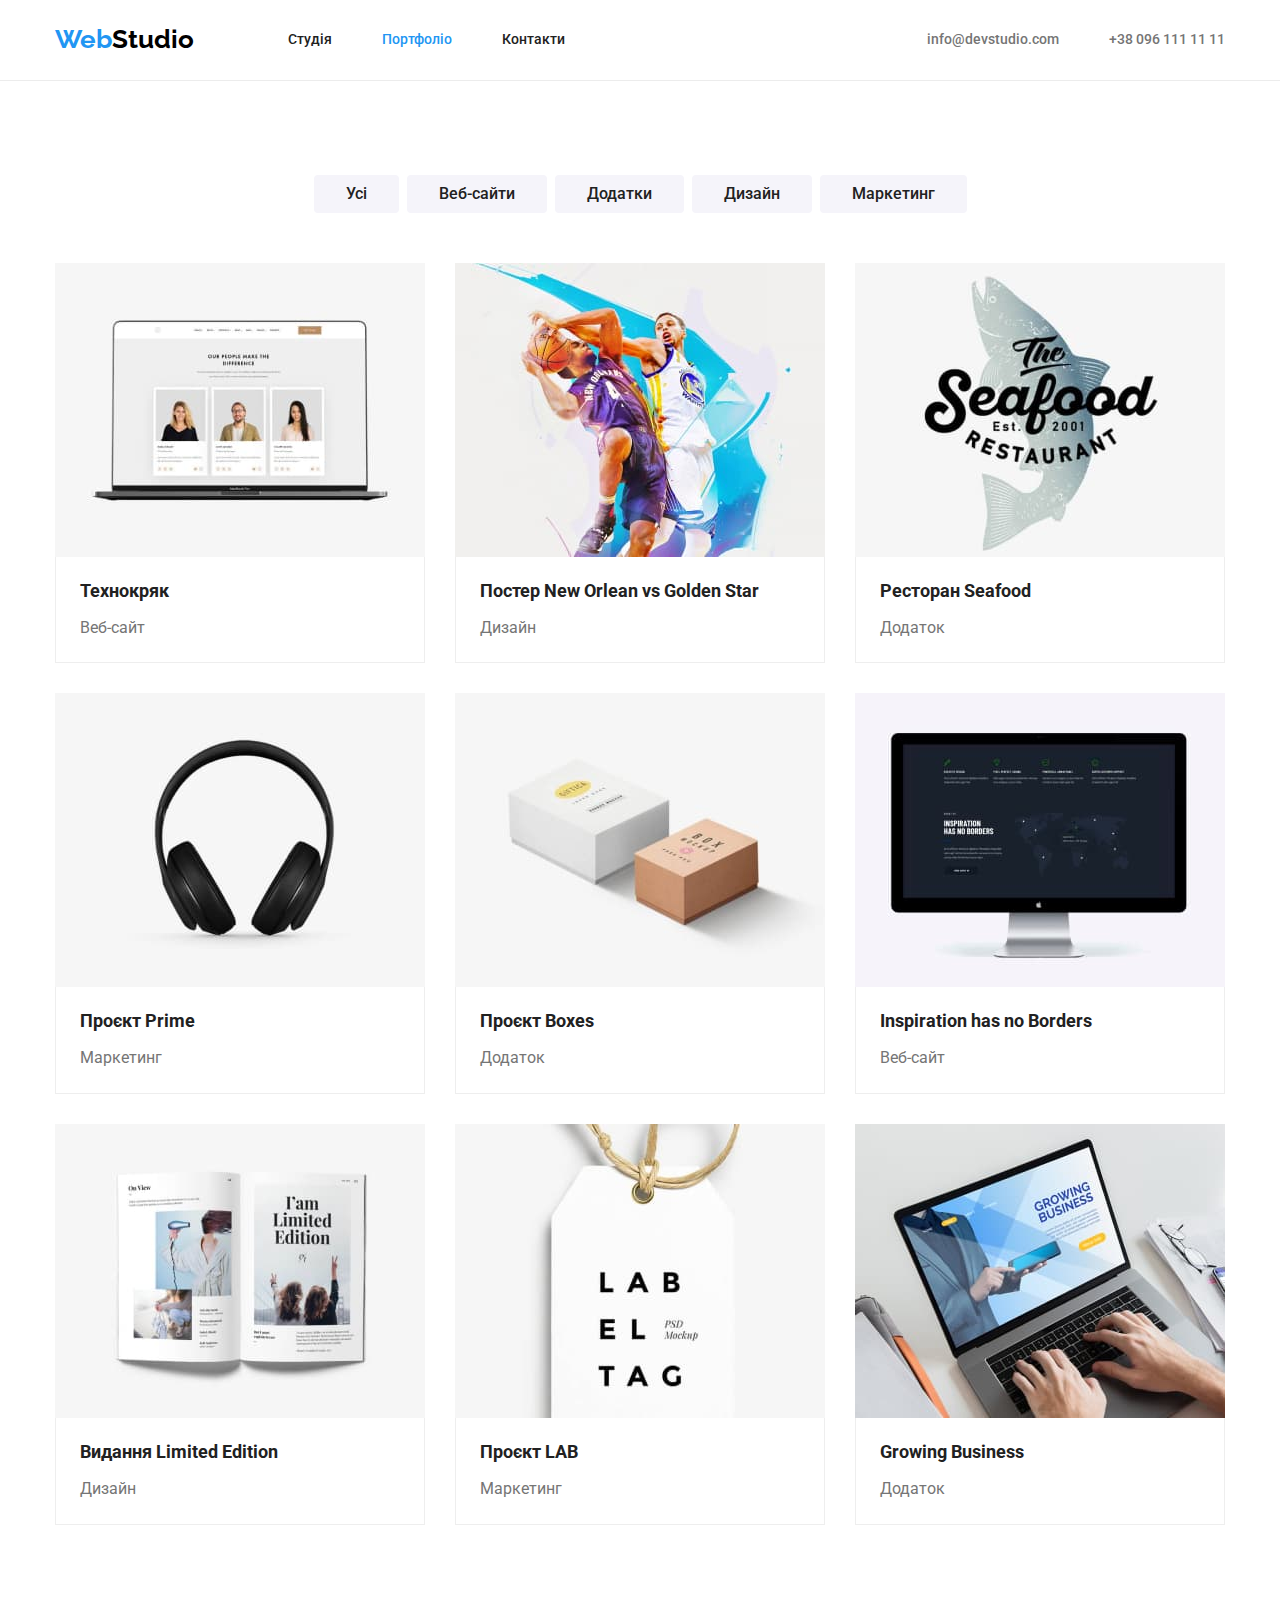
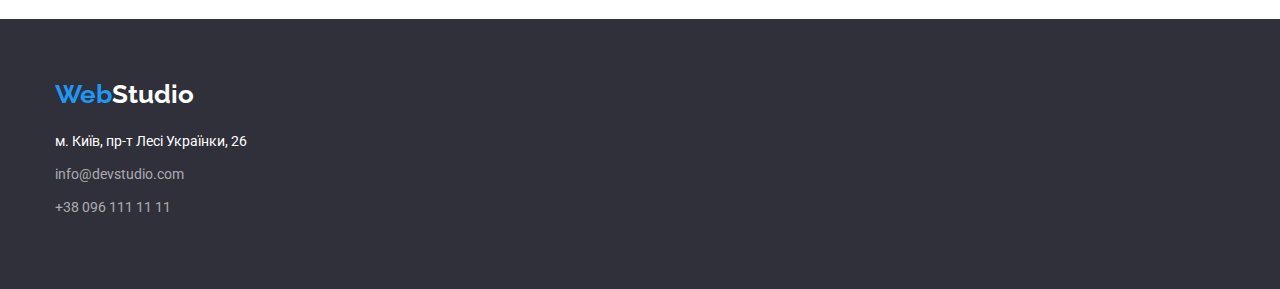
==== portfolio.html @ 1b8764c2 "add files" ====
<!DOCTYPE html>
<html lang="en">
  <head>
    <meta charset="UTF-8" />
    <meta http-equiv="X-UA-Compatible" content="IE=edge" />
    <meta name="viewport" content="width=device-width, initial-scale=1.0" />
    <title>Портфолио</title>
    <link rel="preconnect" href="https://fonts.googleapis.com" />
    <link rel="preconnect" href="https://fonts.gstatic.com" crossorigin />
    <link
      href="https://fonts.googleapis.com/css2?family=Raleway:wght@700&family=Roboto:wght@400;500;700;900&display=swap"
      rel="stylesheet"
    />
    <link
      rel="stylesheet"
      href="https://cdnjs.cloudflare.com/ajax/libs/modern-normalize/1.1.0/modern-normalize.min.css"
    />
    <link rel="stylesheet" href="./css/styles.css" />
  </head>

  <body>
    <!-- Add header -->
    <header class="header-border">
      <div class="conteiner main-nav">
        <nav class="main-nav">
          <a href="index.html" class="logo"><span>Web</span>Studio</a>
          <ul class="site-nav nav-item list indent">
            <li class="item"><a href="index.html" class="nav-link">Студія</a></li>
            <li class="item"><a href="portfolio.html" class="nav-link current">Портфоліо</a></li>
            <li class="item"><a href="" class="nav-link">Контакти</a></li>
          </ul>
        </nav>
        <ul class="auth-nav site-nav list indent">
          <li class="item">
            <a href="#mailto:info@devstudio.com" class="nav-link contacts-header"
              >info@devstudio.com</a
            >
          </li>
          <li class="item">
            <a href="#tel:+380961111111" class="nav-link contacts-header">+38 096 111 11 11</a>
          </li>
        </ul>
      </div>
    </header>
    <main>
      <!-- Add section -->
      <section class="cards">
        <div class="conteiner">
          <ul class="btn-text auth-btn about-cards">
            <li class="inted-btn"><button type="button" class="btn-filter">Усі</button></li>
            <li class="inted-btn"><button type="button" class="btn-filter">Веб-сайти</button></li>
            <li class="inted-btn"><button type="button" class="btn-filter">Додатки</button></li>
            <li class="inted-btn"><button type="button" class="btn-filter">Дизайн</button></li>
            <li class="inted-btn"><button type="button" class="btn-filter">Маркетинг</button></li>
          </ul>
          <h2 hidden>portfolio</h2>
          <ul class="list about-cards">
            <li class="cards-flex">
              <img src="./images/portfolio/technoquack.jpg" alt="Технокряк" />
              <div class="container-cards">
                <h3 class="cards-title">Технокряк</h3>
                <p class="cards-text">Веб-сайт</p>
              </div>
            </li>
            <li class="cards-flex">
              <img src="./images/portfolio/poster.jpg" alt="Постер New Orlean vs Golden Star" />
              <div class="container-cards">
                <h3 class="cards-title">Постер New Orlean vs Golden Star</h3>
                <p class="cards-text">Дизайн</p>
              </div>
            </li>
            <li class="cards-flex">
              <img src="./images/portfolio/seafood.jpg" alt="Ресторан Seafood" />
              <div class="container-cards">
                <h3 class="cards-title">Ресторан Seafood</h3>
                <p class="cards-text">Додаток</p>
              </div>
            </li>
            <li class="cards-flex">
              <img src="./images/portfolio/project-prime.jpg" alt="Проєкт Prime" width="370" />
              <div class="container-cards">
                <h3 class="cards-title">Проєкт Prime</h3>
                <p class="cards-text">Маркетинг</p>
              </div>
            </li>
            <li class="cards-flex">
              <img src="./images/portfolio/boxes.jpg" alt="Проєкт Boxes" width="370" />
              <div class="container-cards">
                <h3 class="cards-title">Проєкт Boxes</h3>
                <p class="cards-text">Додаток</p>
              </div>
            </li>
            <li class="cards-flex">
              <img
                src="./images/portfolio/borders.jpg"
                alt="Inspiration has no Borders"
                width="370"
              />
              <div class="container-cards">
                <h3 class="cards-title">Inspiration has no Borders</h3>
                <p class="cards-text">Веб-сайт</p>
              </div>
            </li>
            <li class="cards-flex">
              <img src="./images/portfolio/book.jpg" alt="Видання Limited Edition" width="370" />
              <div class="container-cards">
                <h3 class="cards-title">Видання Limited Edition</h3>
                <p class="cards-text">Дизайн</p>
              </div>
            </li>
            <li class="cards-flex">
              <img src="./images/portfolio/label.jpg" alt="Проєкт LAB" width="370" />
              <div class="container-cards">
                <h3 class="cards-title">Проєкт LAB</h3>
                <p class="cards-text">Маркетинг</p>
              </div>
            </li>
            <li class="cards-flex">
              <img src="./images/portfolio/notebook.jpg" alt="Growing Business" width="370" />
              <div class="container-cards">
                <h3 class="cards-title">Growing Business</h3>
                <p class="cards-text">Додаток</p>
              </div>
            </li>
          </ul>
        </div>
      </section>
    </main>
    <footer class="footer-item">
      <div class="conteiner footer-padding">
        <a href="index.html" class="logo logo-footer logo-top"><span>Web</span>Studio</a>
        <!-- Додала rel=noopener nofollow noreferrer; Обернула в список -->
        <address>
          <ul class="list footer-flex">
            <li class="footer-link">
              <a
                href="https://goo.gl/maps/oDGecrBfa1tS1iLr5"
                target="_blank"
                rel="noopener nofollow noreferrer"
                class="address-list"
              >
                м. Київ, пр-т Лесі Українки, 26</a
              >
            </li>
            <li class="footer-link">
              <a
                id="mailto:info@devstudio.com"
                href="mailto:info@devstudio.com"
                class="address-list contacts"
              >
                info@devstudio.com</a
              >
            </li>
            <li class="footer-link">
              <a id="tel:+380961111111" href="tel:+380961111111" class="address-list contacts">
                +38 096 111 11 11</a
              >
            </li>
          </ul>
        </address>
      </div>
    </footer>
  </body>
</html>
---- css/styles.css ----
body {
  font-family: 'Roboto', sans-serif;
  font-size: 16px;
  color: #212121;
}

:root {
  --transitional-text-color: #2196f3;
  --title-text-color: #212121;
  --logo-text-color: #000000;
  --grey-text-color: #757575;
  --btn-background-filter: #f5f4fa;
  --btn-white-color: #ffffff;
  --color-fon-site: #2f303a;
  --rgba-text-color: rgba(255, 255, 255, 0.6);
  --bgc-border-portfolio: #eeeeee;
}

h1,
h2,
h3,
p,
ul {
  margin: 0;
}

img {
  display: block;
}

.conteiner {
  margin: 0 auto;
  margin-left: auto;
  margin-right: auto;
  width: 1200px;
  padding-left: 15px;
  padding-right: 15px;
}

.header-border {
  border-bottom-width: 1px;
  border-bottom-style: solid;
  border-color: #ececec;
}

.logo {
  text-decoration: none;
  font-family: 'Raleway', sans-serif;
  font-weight: 700;
  font-size: 26px;
  line-height: 1.2;
  color: var(--logo-text-color);
}

.logo span {
  color: var(--transitional-text-color);
}

.list {
  padding: 0;
  margin: 0;
  list-style: none;
}

/* Site nav */
.main-nav {
  display: flex;
  align-items: center;
}

.site-nav .nav-link {
  text-decoration: none;
}

.site-nav {
  display: flex;
}

.indent {
  margin-left: 94px;
}

.nav-item .item + .item {
  margin-left: 50px;
}

.nav-link {
  display: block;
  color: var(--title-text-color);
  font-weight: 500;
  font-size: 14px;
  line-height: 1.14;
  padding-top: 32px;
  padding-bottom: 32px;
}

.auth-nav {
  display: flex;
  margin-left: auto;
}

.auth-nav .item + .item {
  margin-left: 50px;
}

.contacts-header {
  color: var(--grey-text-color);
}

.site-nav .nav-link:hover,
.site-nav .nav-link:focus {
  color: var(--transitional-text-color);
}

.site-nav .nav-link.current {
  color: var(--transitional-text-color);
}

/* Portfolio */
.btn-text {
  list-style: none;
}

.cards {
  margin: 0 auto;
  padding-top: 94px;
  padding-bottom: 94px;
}

.auth-btn {
  display: flex;
  align-items: center;
  margin-left: 0;
  margin-right: 0;
  padding-left: 0;
  justify-content: center;
  margin-bottom: 50px;
}

.auth-btn .inted-btn + .inted-btn {
  margin-left: 8px;
}

.btn-filter {
  font-family: 'Roboto', sans-serif;
  font-weight: 500;
  font-size: 16px;
  text-align: center;
  line-height: 1.6;
  color: var(--title-text-color);
  background: var(--btn-background-filter);
  border-radius: 4px;
  padding: 6px 32px;
  border: none;
  cursor: pointer;
  min-width: 73px;
}

.btn-filter:hover,
.btn-filter:focus {
  color: var(--btn-white-color);
  background: var(--transitional-text-color);
  box-shadow: 0px 3px 1px rgba(0, 0, 0, 0.1), 0px 1px 2px rgba(0, 0, 0, 0.08),
    0px 2px 2px rgba(0, 0, 0, 0.12);
  border-radius: 4px;
}

.about-cards {
  display: flex;
  flex-wrap: wrap;
  /* gap: 30px; */
}

.cards-flex {
  width: 370px;
  margin-right: 30px;
  margin-bottom: 30px;
}

.cards-flex:nth-child(3n) {
  margin-right: 0;
}

.cards-flex:nth-child(n + 7) {
  margin-bottom: 0;
}

.cards-title {
  margin-bottom: 4px;
  font-weight: 700;
  font-size: 18px;
  line-height: 2;
  color: var(--title-text-color);
}

.cards-text {
  line-height: 1.87;
  color: var(--grey-text-color);
}

.container-cards {
  padding: 20px 24px;
  border-left: 1px solid var(--bgc-border-portfolio);
  border-bottom: 1px solid var(--bgc-border-portfolio);
  border-right: 1px solid var(--bgc-border-portfolio);
  margin-top: -4px;
}

/* Maim section */
.hero {
  background: var(--color-fon-site);
  text-align: center;
  padding-top: 200px;
  padding-bottom: 200px;
}

.hero-text {
  margin: 0 auto;
  margin-bottom: 40px;
  font-weight: 900;
  font-size: 44px;
  line-height: 1.36;
  color: var(--btn-white-color);
  width: 696px;
}

.hero-btn {
  margin: 0 auto;
  font-family: 'Roboto', sans-serif;
  font-weight: 700;
  font-size: 16px;
  line-height: 1.9;
  text-align: center;
  color: var(--btn-white-color);
  background: var(--transitional-text-color);
  box-shadow: 0px 4px 4px rgba(0, 0, 0, 0.15);
  border-radius: 4px;
  padding: 10px 34px;
  border: none;
  min-width: 216px;
  /* cursor: pointer; */
}

/* About section */
.about-title {
  margin-top: 0;
  margin-bottom: 10px;
  font-weight: 700;
  font-size: 14px;
  line-height: 1.14;
  color: var(--title-text-color);
}

.conteiner.about-text {
  margin-top: 0;
  padding-bottom: 0;
}

.section {
  padding-top: 94px;
  padding-bottom: 94px;
}

.about-item {
  display: flex;
  flex-wrap: wrap;
}

.about-flex {
  width: 270px;
  margin-right: 30px;
}

.about-flex:nth-child(4n) {
  margin-right: 0;
}

.about-text {
  margin-top: 0;
  margin-bottom: 0;
  font-size: 14px;
  line-height: 1.7;
  color: var(--grey-text-color);
}

/* img section */
.img {
  margin: 0 auto;
  padding-bottom: 94px;
}

.img-item {
  flex-wrap: wrap;
}

.img-flex {
  max-width: 370px;
  margin-right: 30px;
}

.img-nogap {
  height: auto;
}

.img-flex:nth-child(3n) {
  margin-right: 0;
}

.img-title {
  margin: 0;
  margin-top: 0;
  margin-bottom: 50px;
  text-align: center;
  font-weight: 700;
  font-size: 36px;
  line-height: 1.17;
  color: var(--title-text-color);
}

.no-gap.img-nogap {
  display: block;
}

.team-our {
  background: var(--btn-background-filter);
}

.team {
  margin-top: 0;
  margin-bottom: 0;
}

.team-item {
  display: flex;
  flex-wrap: wrap;
}

.team-flex {
  width: 270px;
  margin-right: 30px;
  box-shadow: 0px 1px 3px rgba(0, 0, 0, 0.12), 0px 1px 1px rgba(0, 0, 0, 0.14),
    0px 2px 1px rgba(0, 0, 0, 0.2);
  border-radius: 0px 0px 4px 4px;
}

.team-flex:nth-child(4n) {
  margin-right: 0;
}

.general-title {
  margin: 0;
  padding-bottom: 50px;
  text-align: center;
  font-weight: 700;
  font-size: 36px;
  line-height: 1.17;
  color: var(--title-text-color);
}

/* Team section */
.name {
  margin: 0 auto;
  margin-bottom: 10px;
  text-align: center;
  font-weight: 500;
  font-size: 16px;
  line-height: 1.9;
  color: var(--title-text-color);
}

.team-bgc {
  background-color: var(--btn-white-color);
}

.name-text {
  margin: 0;
  font-size: 16px;
  text-align: center;
  line-height: 1.9;
  color: #757575;
}

.container-name {
  padding: 30px 0;
}

/* Footer section */
.logo-footer {
  text-decoration: none;
  font-family: 'Raleway', sans-serif;
  font-weight: 700;
  font-size: 26px;
  line-height: 1.2;
  color: var(--btn-white-color);
  margin-bottom: 20px;
}

.footer-flex {
  width: 231px;
}

.footer-item {
  margin-top: 0;
  background-color: var(--color-fon-site);
}

.footer-padding {
  margin: 0 auto;
  padding-top: 60px;
  padding-bottom: 60px;
}

.logo-top {
  display: inline-block;
}

.address-list {
  text-decoration: none;
  font-style: normal;
  font-size: 14px;
  line-height: 1.7;
  color: var(--btn-white-color);
}

.footer-link {
  margin-top: 0;
  margin-bottom: 9px;
}

.address-list:hover,
.address-list:focus {
  color: var(--transitional-text-color);
  border-radius: 4px;
}

.contacts {
  color: var(--rgba-text-color);
}
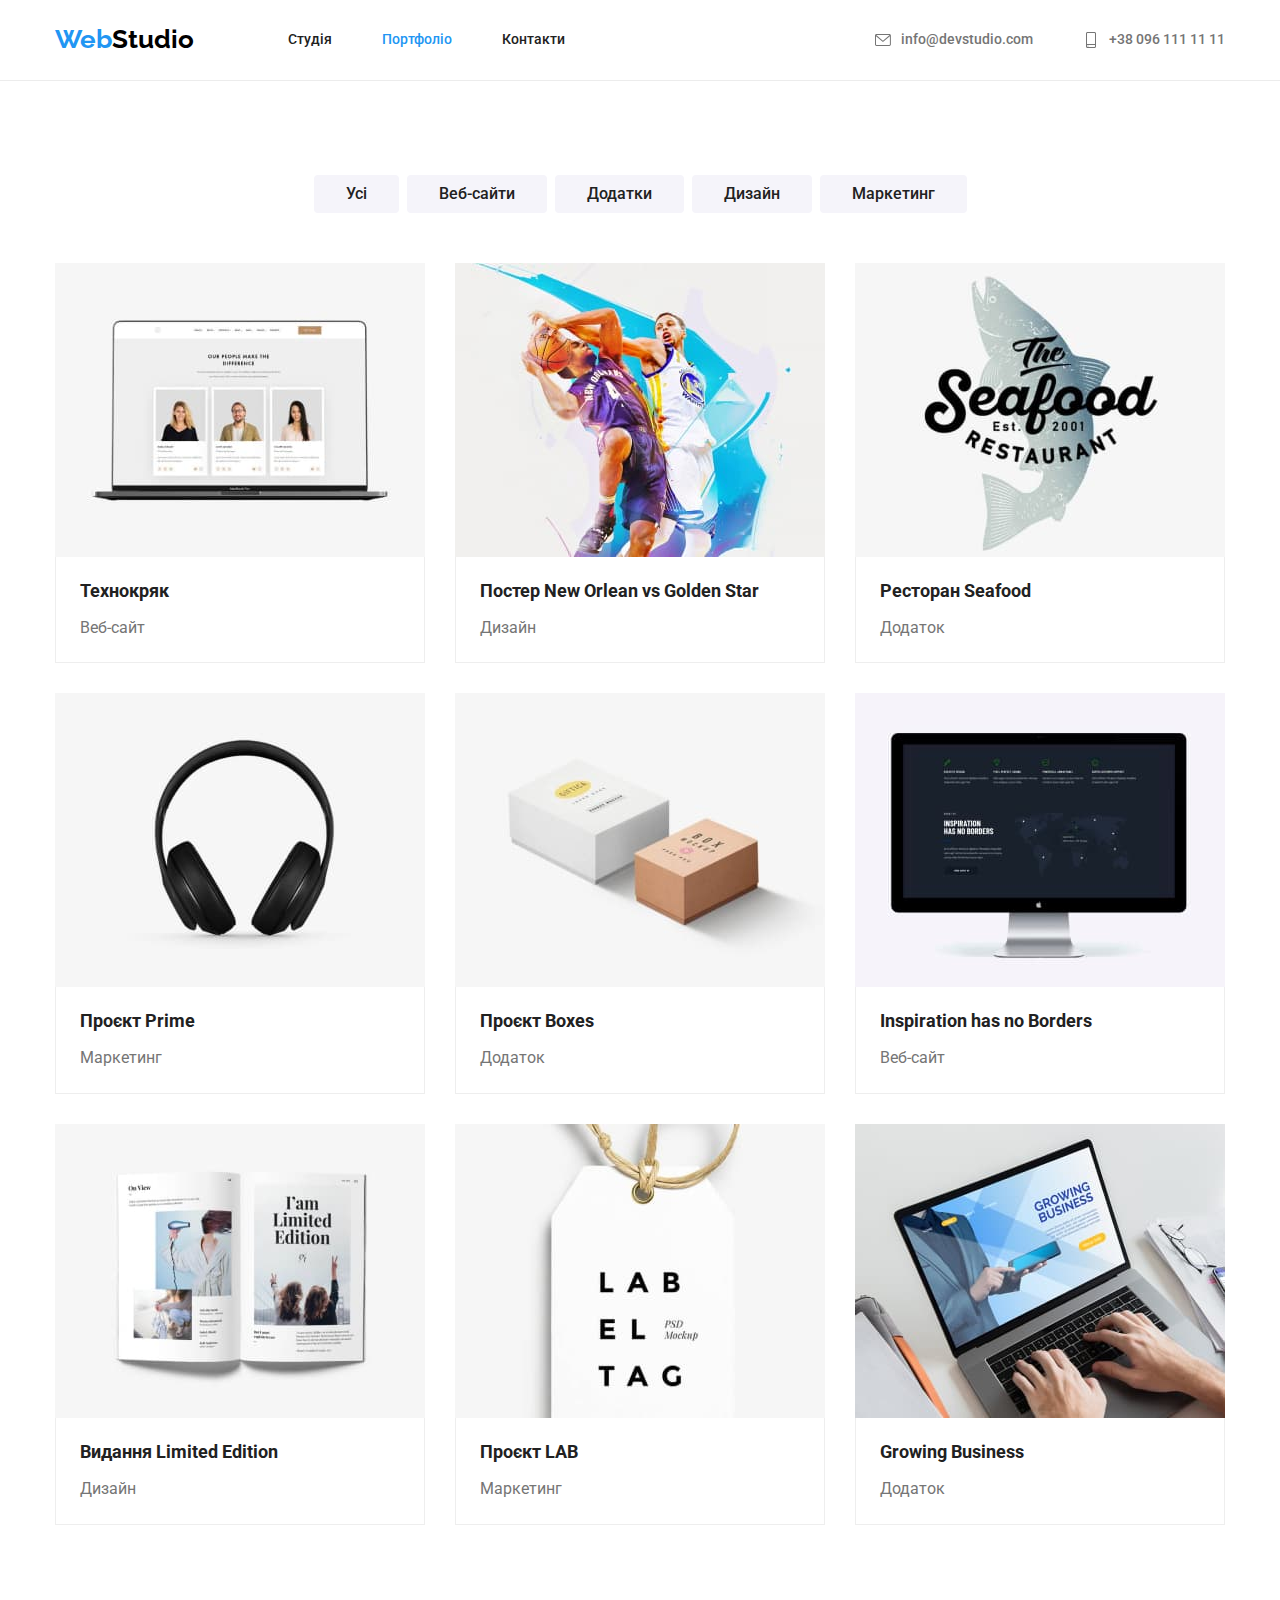
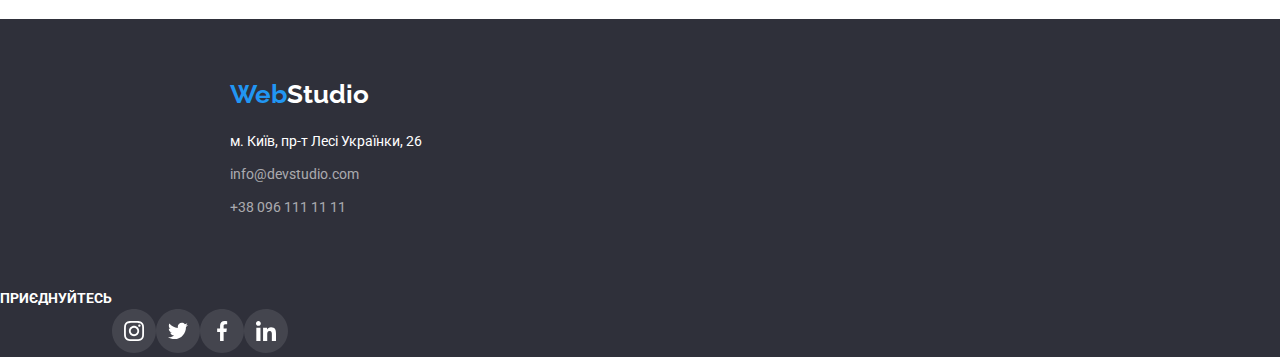
==== commit e1cbcb82: "Add sprite" ====
--- a/portfolio.html
+++ b/portfolio.html
@@ -32,12 +32,16 @@
         </nav>
         <ul class="auth-nav site-nav list indent">
           <li class="item">
-            <a href="#mailto:info@devstudio.com" class="nav-link contacts-header"
-              >info@devstudio.com</a
+            <a href="#mailto:info@devstudio.com" class="nav-link contacts-header contact-icon"
+              ><svg viewBox="0 0 100 100" width="16" class="contact-svg icon shape-codepen">
+                <use xlink:href="/images/icons.svg#icon-mail"></use>
+              </svg>info@devstudio.com</a
             >
           </li>
           <li class="item">
-            <a href="#tel:+380961111111" class="nav-link contacts-header">+38 096 111 11 11</a>
+            <a href="#tel:+380961111111" class="nav-link contacts-header contact-icon"><svg viewBox="0 0 100 100" width="16" class="contact-svg icon shape-codepen">
+              <use xlink:href="/images/icons.svg#icon-tel"></use>
+            </svg>+38 096 111 11 11</a>
           </li>
         </ul>
       </div>
@@ -157,7 +161,33 @@
               >
             </li>
           </ul>
+        </div>
         </address>
+    
+      <div class="social-footer">
+        <p><b class="title-soc">приєднуйтесь</b></p>
+        <ul class="social-list list">
+          <li><a href="">
+            <svg viewBox="0 0 100 100" width="44" class="icon-footer shape-codepen">
+              <use xlink:href="/images/icons.svg#icon-instagram-f"></use>
+            </svg>
+          </a></li>
+          <li><a href="">
+            <svg viewBox="0 0 100 100" width="44" class="icon shape-codepen">
+              <use xlink:href="/images/icons.svg#icon-twitter-f"></use>
+            </svg>
+          </a></li>
+          <li><a href="">
+            <svg viewBox="0 0 100 100" width="44" class="icon shape-codepen">
+              <use xlink:href="/images/icons.svg#icon-facebook-f"></use>
+            </svg>
+          </a></li>
+          <li><a href="">
+            <svg viewBox="0 0 100 100" width="44" class="icon shape-codepen">
+              <use xlink:href="/images/icons.svg#icon-linkedin-f"></use>
+            </svg>
+          </a></li>
+        </ul>
       </div>
     </footer>
   </body>
--- a/css/styles.css
+++ b/css/styles.css
@@ -14,6 +14,7 @@
   --color-fon-site: #2f303a;
   --rgba-text-color: rgba(255, 255, 255, 0.6);
   --bgc-border-portfolio: #eeeeee;
+  --border-icon-logo: #AFB1B8;
 }
 
 h1,
@@ -30,8 +31,7 @@
 
 .conteiner {
   margin: 0 auto;
-  margin-left: auto;
-  margin-right: auto;
+  padding: 0 auto;
   width: 1200px;
   padding-left: 15px;
   padding-right: 15px;
@@ -105,6 +105,12 @@
 
 .contacts-header {
   color: var(--grey-text-color);
+}
+
+.contact-svg {
+  margin: 0;
+  padding: 0;
+  margin-right: 10px;
 }
 
 .site-nav .nav-link:hover,
@@ -177,6 +183,10 @@
   margin-bottom: 30px;
 }
 
+.cards-flex:hover {
+  box-shadow: 0px 1px 1px rgba(0, 0, 0, 0.12), 0px 4px 4px rgba(0, 0, 0, 0.06), 1px 4px 6px rgba(0, 0, 0, 0.16);
+}
+
 .cards-flex:nth-child(3n) {
   margin-right: 0;
 }
@@ -210,6 +220,13 @@
 .hero {
   background: var(--color-fon-site);
   text-align: center;
+  width: 1600px;
+  background-image: linear-gradient(rgba(47, 48, 58, 0.4), rgba(47, 48, 58, 0.4)),
+    url(../images/bg-fon.png);
+  background-repeat: no-repeat;
+  background-size: cover;
+  margin-right: auto;
+  margin-left: auto;
   padding-top: 200px;
   padding-bottom: 200px;
 }
@@ -261,6 +278,13 @@
   padding-bottom: 94px;
 }
 
+.about-icon {
+  background: #f5f4fa;
+  padding: 25px 100px;
+  border-radius: 4px;
+  margin-bottom: 30px;
+}
+
 .about-item {
   display: flex;
   flex-wrap: wrap;
@@ -323,6 +347,9 @@
 
 .team-our {
   background: var(--btn-background-filter);
+  margin-right: auto;
+  margin-left: auto;
+  width: 1600px;
 }
 
 .team {
@@ -346,7 +373,6 @@
 .team-flex:nth-child(4n) {
   margin-right: 0;
 }
-
 .general-title {
   margin: 0;
   padding-bottom: 50px;
@@ -374,14 +400,66 @@
 
 .name-text {
   margin: 0;
+  margin-bottom: 16px;
   font-size: 16px;
   text-align: center;
   line-height: 1.9;
   color: #757575;
 }
 
+.team-social {
+  display: flex;
+  justify-content: center;
+}
+
 .container-name {
-  padding: 30px 0;
+  padding: 30px 32px;
+}
+
+/* Clients section */
+
+.clients {
+  padding-top: 94px;
+  padding-bottom: 94px;
+}
+
+.clients-list {
+  display: flex;
+  justify-content: center;
+  margin: 0;
+  padding: 0;
+}
+
+.contact-icon {
+  display: flex;
+  margin: 0;
+  padding: 0;
+}
+
+.clients-logo {
+  margin: 0;
+  padding: 0;
+  border: 1px solid var(--border-icon-logo);
+  border-radius: 4px;
+  padding: 23px 65px;
+  margin-right: 30px;
+}
+
+.icon-clients {
+  
+}
+
+.clients-logo:nth-child(6n) {
+  margin-right: 0;
+}
+
+.clients-title {
+font-weight: 700;
+font-size: 36px;
+line-height: 1.2;
+text-align: center;
+color: var(--title-text-color);
+padding-bottom: 50px;
 }
 
 /* Footer section */
@@ -400,14 +478,23 @@
 }
 
 .footer-item {
-  margin-top: 0;
+  margin-right: auto;
+  margin-left: auto;
+  /* margin-top: 0; */
   background-color: var(--color-fon-site);
+  width: 1600px;
 }
 
 .footer-padding {
-  margin: 0 auto;
+  margin-right: 0;
+  margin-left: 215px;
   padding-top: 60px;
   padding-bottom: 60px;
+}
+
+.address-footer {
+  /* margin-right: 0; */
+  width: 231px;
 }
 
 .logo-top {
@@ -436,3 +523,29 @@
 .contacts {
   color: var(--rgba-text-color);
 }
+
+.item-socf:nth-child(4n) {
+  margin-right: 0;
+}
+
+.title-soc {
+  font-weight: 700;
+  font-size: 14px;
+  line-height: 1.2;
+  text-transform: uppercase;
+  color: var(--btn-white-color);
+}
+
+.social-footer {
+  display: flex;
+}
+
+.social-list {
+  display: flex;
+  flex-wrap: wrap;
+  margin-top: 20px;
+}
+
+.color-fill svg {
+  fill: #000000;
+}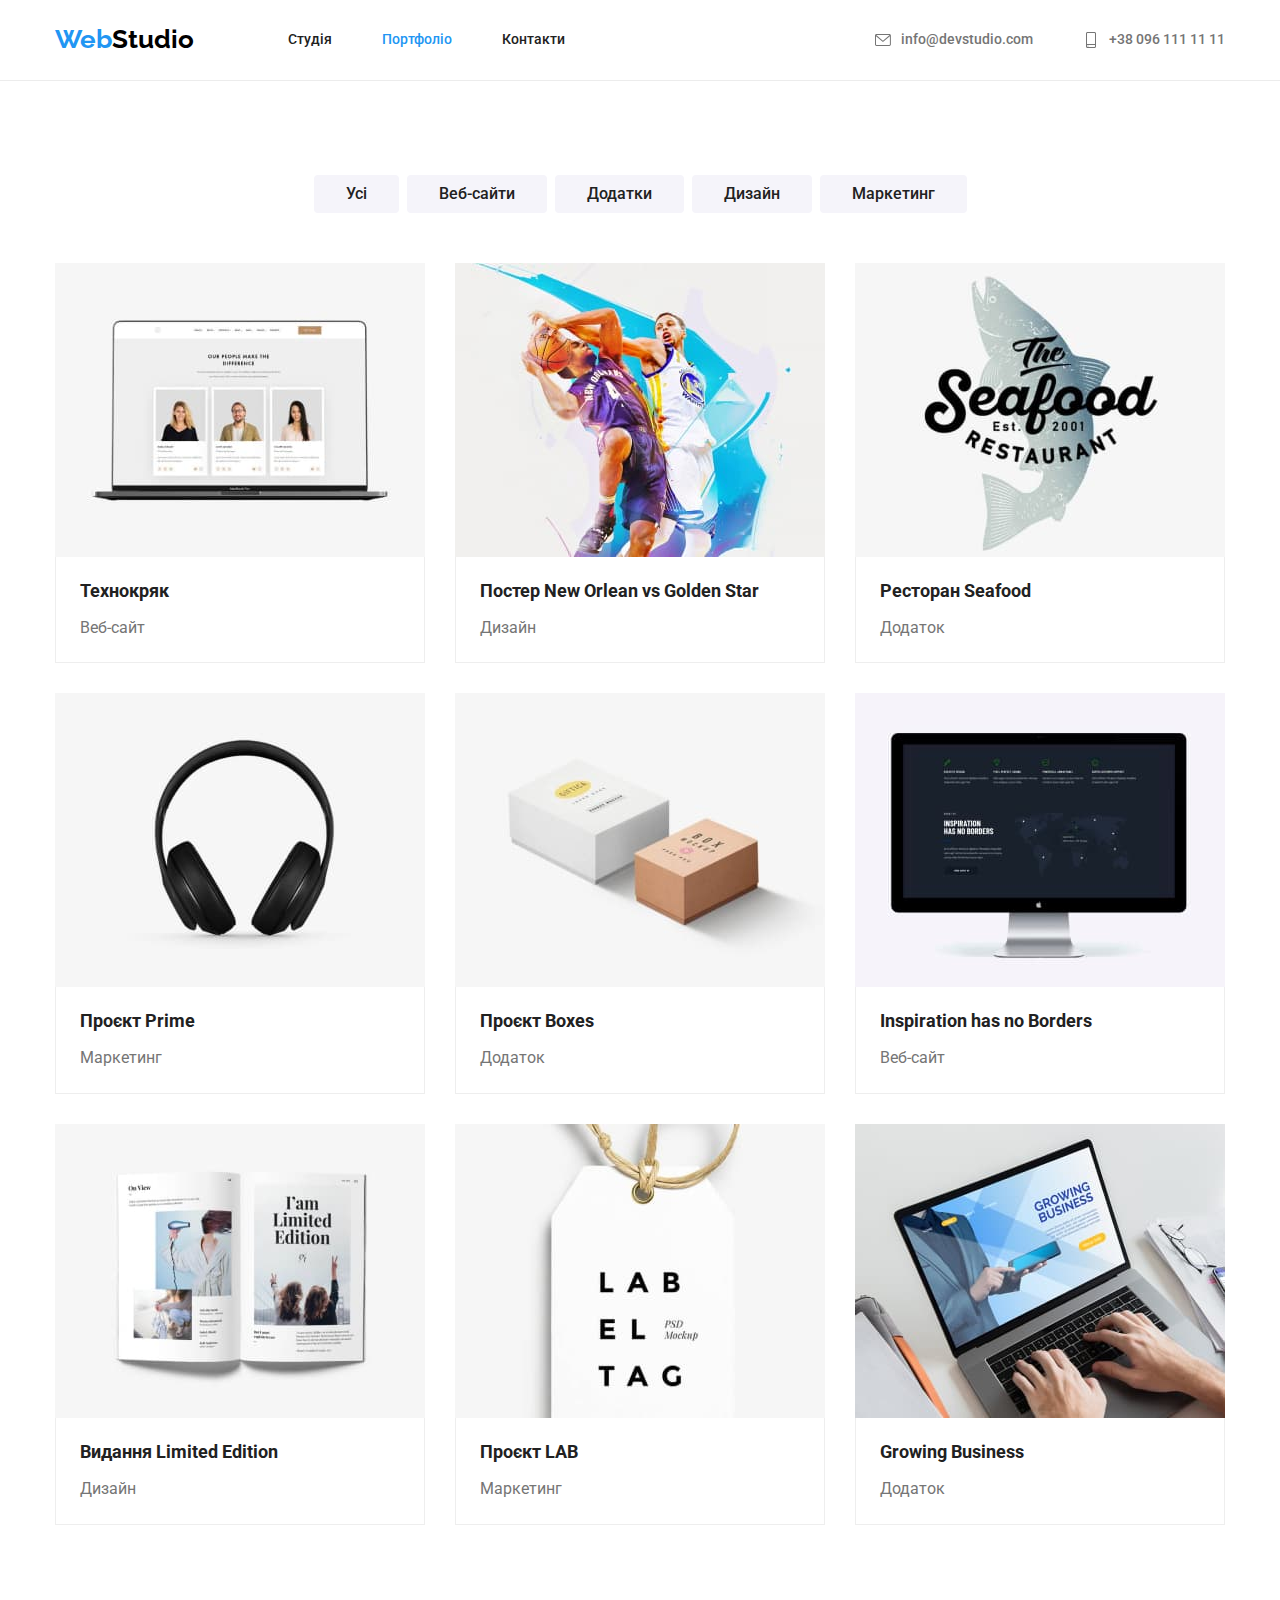
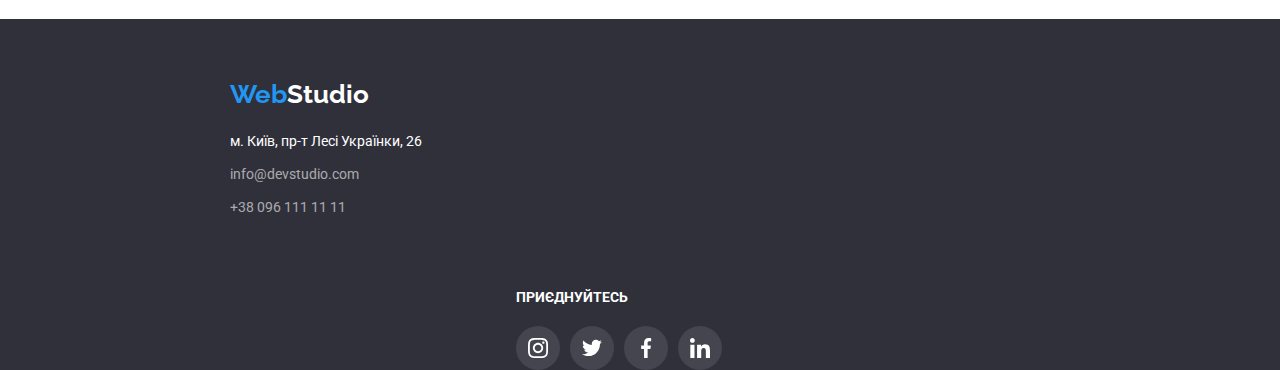
==== commit 0d33d87f: "fixed section Clients" ====
--- a/portfolio.html
+++ b/portfolio.html
@@ -32,14 +32,14 @@
         </nav>
         <ul class="auth-nav site-nav list indent">
           <li class="item">
-            <a href="#mailto:info@devstudio.com" class="nav-link contacts-header contact-icon"
+            <a href="#mailto:info@devstudio.com" class="nav-link contacts-header contact-icon color-contact"
               ><svg viewBox="0 0 100 100" width="16" class="contact-svg icon shape-codepen">
                 <use xlink:href="/images/icons.svg#icon-mail"></use>
               </svg>info@devstudio.com</a
             >
           </li>
           <li class="item">
-            <a href="#tel:+380961111111" class="nav-link contacts-header contact-icon"><svg viewBox="0 0 100 100" width="16" class="contact-svg icon shape-codepen">
+            <a href="#tel:+380961111111" class="nav-link contacts-header contact-icon color-contact"><svg viewBox="0 0 100 100" width="16" class="contact-svg icon shape-codepen">
               <use xlink:href="/images/icons.svg#icon-tel"></use>
             </svg>+38 096 111 11 11</a>
           </li>
@@ -134,7 +134,7 @@
       <div class="conteiner footer-padding">
         <a href="index.html" class="logo logo-footer logo-top"><span>Web</span>Studio</a>
         <!-- Додала rel=noopener nofollow noreferrer; Обернула в список -->
-        <address>
+        <address class="address-our">
           <ul class="list footer-flex">
             <li class="footer-link">
               <a
@@ -165,25 +165,25 @@
         </address>
     
       <div class="social-footer">
-        <p><b class="title-soc">приєднуйтесь</b></p>
+        <h2 class="title-soc">приєднуйтесь</h2>
         <ul class="social-list list">
-          <li><a href="">
-            <svg viewBox="0 0 100 100" width="44" class="icon-footer shape-codepen">
+          <li class="footer-list"><a class="fill-fotter" href="">
+            <svg viewBox="0 0 100 100" width="20" class="icon-footer shape-codepen">
               <use xlink:href="/images/icons.svg#icon-instagram-f"></use>
             </svg>
           </a></li>
-          <li><a href="">
-            <svg viewBox="0 0 100 100" width="44" class="icon shape-codepen">
+          <li class="footer-list"><a class="fill-fotter" href="">
+            <svg viewBox="0 0 100 100" width="20" class="icon shape-codepen">
               <use xlink:href="/images/icons.svg#icon-twitter-f"></use>
             </svg>
           </a></li>
-          <li><a href="">
-            <svg viewBox="0 0 100 100" width="44" class="icon shape-codepen">
+          <li class="footer-list"><a class="fill-fotter" href="">
+            <svg viewBox="0 0 100 100" width="20" class="icon shape-codepen">
               <use xlink:href="/images/icons.svg#icon-facebook-f"></use>
             </svg>
           </a></li>
-          <li><a href="">
-            <svg viewBox="0 0 100 100" width="44" class="icon shape-codepen">
+          <li class="footer-list"><a class="fill-fotter" href="">
+            <svg viewBox="0 0 100 100" width="20" class="icon shape-codepen">
               <use xlink:href="/images/icons.svg#icon-linkedin-f"></use>
             </svg>
           </a></li>
--- a/css/styles.css
+++ b/css/styles.css
@@ -14,7 +14,7 @@
   --color-fon-site: #2f303a;
   --rgba-text-color: rgba(255, 255, 255, 0.6);
   --bgc-border-portfolio: #eeeeee;
-  --border-icon-logo: #AFB1B8;
+  --border-icon-logo: #afb1b8;
 }
 
 h1,
@@ -184,7 +184,8 @@
 }
 
 .cards-flex:hover {
-  box-shadow: 0px 1px 1px rgba(0, 0, 0, 0.12), 0px 4px 4px rgba(0, 0, 0, 0.06), 1px 4px 6px rgba(0, 0, 0, 0.16);
+  box-shadow: 0px 1px 1px rgba(0, 0, 0, 0.12), 0px 4px 4px rgba(0, 0, 0, 0.06),
+    1px 4px 6px rgba(0, 0, 0, 0.16);
 }
 
 .cards-flex:nth-child(3n) {
@@ -412,20 +413,38 @@
   justify-content: center;
 }
 
+.team-icon {
+  display: flex;
+  width: 44px;
+  height: 44px;
+  justify-content: center;
+  /* margin-right: 10px; */
+  background: var(--btn-white-color);
+  border-radius: 50%;
+  fill: var(--border-icon-logo);
+}
+
+.team-icon:hover {
+  background: var(--transitional-text-color);
+  fill: var(--btn-white-color);
+}
+
+.social-item {
+  margin-right: 10px;
+}
+
+.social-item:nth-child(4n) {
+  margin-right: 0;
+}
+
 .container-name {
   padding: 30px 32px;
 }
 
 /* Clients section */
 
-.clients {
-  padding-top: 94px;
-  padding-bottom: 94px;
-}
-
 .clients-list {
   display: flex;
-  justify-content: center;
   margin: 0;
   padding: 0;
 }
@@ -436,30 +455,37 @@
   padding: 0;
 }
 
-.clients-logo {
-  margin: 0;
-  padding: 0;
+.client-list {
+  margin-right: 30px;
+}
+
+.client-list:nth-child(6n) {
+  margin-right: 0;
+}
+
+.client-link {
+  display: flex;
+  width: 170px;
+  height: 92px;
   border: 1px solid var(--border-icon-logo);
   border-radius: 4px;
-  padding: 23px 65px;
-  margin-right: 30px;
-}
-
-.icon-clients {
-  
-}
-
-.clients-logo:nth-child(6n) {
-  margin-right: 0;
+  justify-content: center;
+  fill: var(--border-icon-logo);
+  padding: 16px 32px;
+}
+
+.client-link:hover {
+  border: 1px solid var(--transitional-text-color);
+  fill: var(--transitional-text-color)
 }
 
 .clients-title {
-font-weight: 700;
-font-size: 36px;
-line-height: 1.2;
-text-align: center;
-color: var(--title-text-color);
-padding-bottom: 50px;
+  font-weight: 700;
+  font-size: 36px;
+  line-height: 1.2;
+  text-align: center;
+  color: var(--title-text-color);
+  padding-bottom: 50px;
 }
 
 /* Footer section */
@@ -478,22 +504,28 @@
 }
 
 .footer-item {
+  margin: 0;
+  padding: 0;
   margin-right: auto;
   margin-left: auto;
-  /* margin-top: 0; */
   background-color: var(--color-fon-site);
   width: 1600px;
 }
 
 .footer-padding {
+  display: block;
   margin-right: 0;
   margin-left: 215px;
   padding-top: 60px;
   padding-bottom: 60px;
 }
 
+.address-our {
+  display: block;
+  margin-right: 0;
+}
+
 .address-footer {
-  /* margin-right: 0; */
   width: 231px;
 }
 
@@ -529,6 +561,7 @@
 }
 
 .title-soc {
+  margin-bottom: 20px;
   font-weight: 700;
   font-size: 14px;
   line-height: 1.2;
@@ -537,15 +570,41 @@
 }
 
 .social-footer {
-  display: flex;
+display: block;
+margin-left: 516px;
+width: 206px;
 }
 
 .social-list {
   display: flex;
   flex-wrap: wrap;
-  margin-top: 20px;
-}
-
-.color-fill svg {
-  fill: #000000;
-}+}
+
+.color-contact {
+  fill: var(--grey-text-color);
+}
+
+.color-contact:hover {
+  fill: var(--transitional-text-color);
+}
+
+.fill-fotter {
+  display: flex;
+  width: 44px;
+  height: 44px;
+  background: rgba(255, 255, 255, 0.1);
+  border-radius: 50%;
+  justify-content: center;
+}
+
+.footer-list {
+  margin-right: 10px;
+}
+
+.footer-list:nth-child(4n) {
+  margin-right: 0;
+} 
+
+.fill-fotter:hover {
+  background: var(--transitional-text-color);
+}
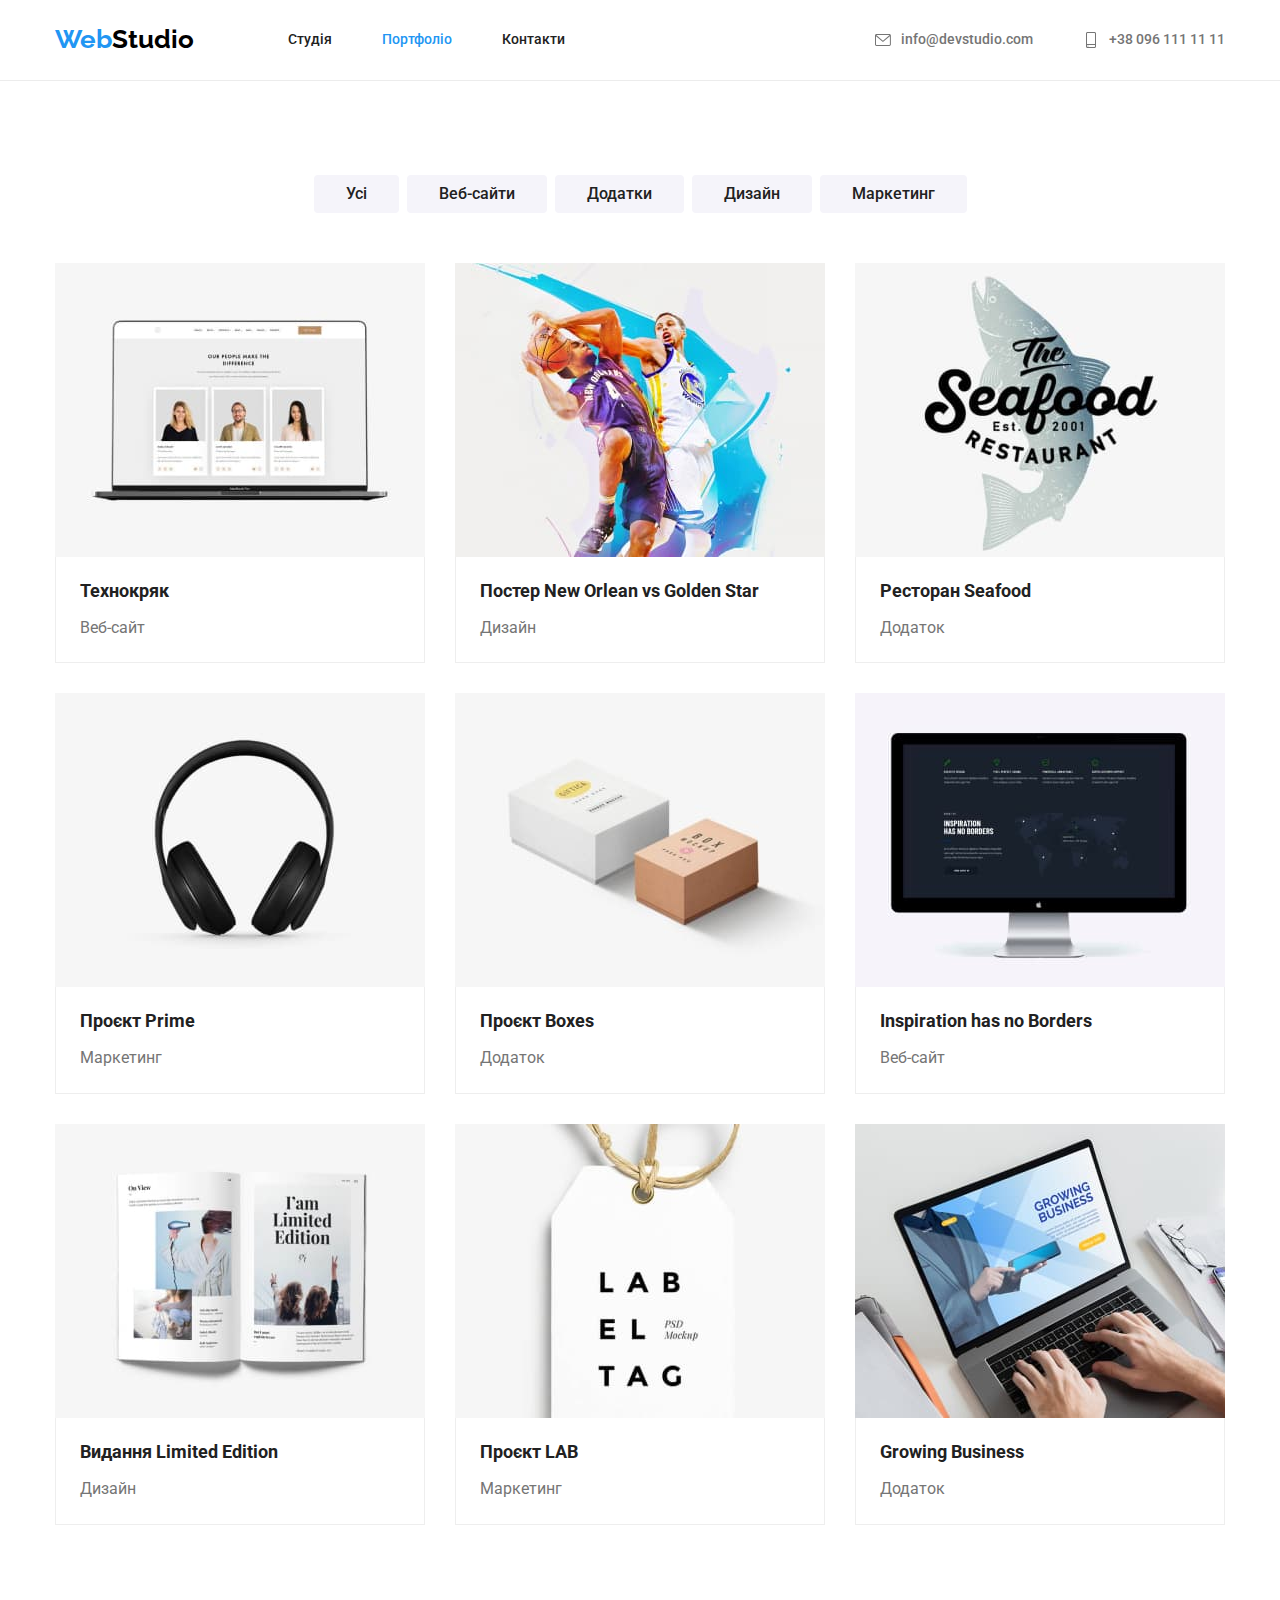
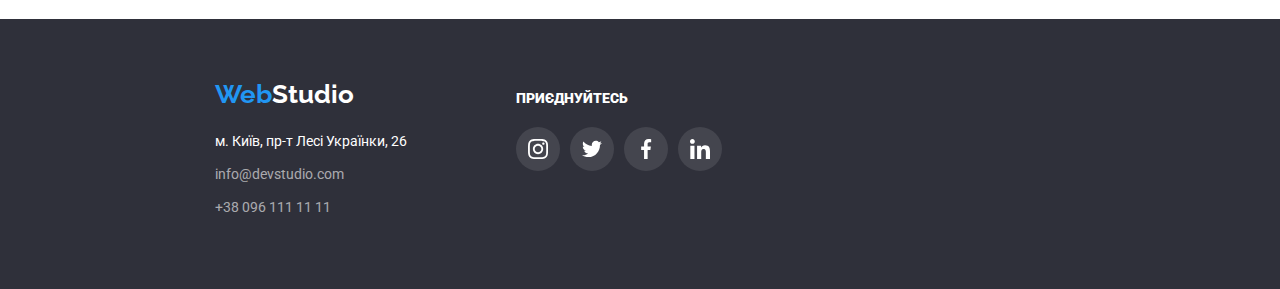
==== commit 4f95f833: "fixed footer" ====
--- a/portfolio.html
+++ b/portfolio.html
@@ -34,13 +34,13 @@
           <li class="item">
             <a href="#mailto:info@devstudio.com" class="nav-link contacts-header contact-icon color-contact"
               ><svg viewBox="0 0 100 100" width="16" class="contact-svg icon shape-codepen">
-                <use xlink:href="/images/icons.svg#icon-mail"></use>
+                <use xlink:href="./images/icons.svg#icon-mail"></use>
               </svg>info@devstudio.com</a
             >
           </li>
           <li class="item">
             <a href="#tel:+380961111111" class="nav-link contacts-header contact-icon color-contact"><svg viewBox="0 0 100 100" width="16" class="contact-svg icon shape-codepen">
-              <use xlink:href="/images/icons.svg#icon-tel"></use>
+              <use xlink:href="./images/icons.svg#icon-tel"></use>
             </svg>+38 096 111 11 11</a>
           </li>
         </ul>
@@ -131,64 +131,63 @@
       </section>
     </main>
     <footer class="footer-item">
-      <div class="conteiner footer-padding">
-        <a href="index.html" class="logo logo-footer logo-top"><span>Web</span>Studio</a>
-        <!-- Додала rel=noopener nofollow noreferrer; Обернула в список -->
-        <address class="address-our">
-          <ul class="list footer-flex">
-            <li class="footer-link">
-              <a
-                href="https://goo.gl/maps/oDGecrBfa1tS1iLr5"
-                target="_blank"
-                rel="noopener nofollow noreferrer"
-                class="address-list"
-              >
-                м. Київ, пр-т Лесі Українки, 26</a
-              >
-            </li>
-            <li class="footer-link">
-              <a
-                id="mailto:info@devstudio.com"
-                href="mailto:info@devstudio.com"
-                class="address-list contacts"
-              >
-                info@devstudio.com</a
-              >
-            </li>
-            <li class="footer-link">
-              <a id="tel:+380961111111" href="tel:+380961111111" class="address-list contacts">
-                +38 096 111 11 11</a
-              >
-            </li>
+      <div class="conteiner container-footer">
+        <div class="footer-padding">
+          <a href="index.html" class="logo logo-footer logo-top"><span>Web</span>Studio</a>
+          <address class="address-footer">
+            <ul class="list footer-flex">
+              <li class="footer-link">
+                <a
+                  href="https://goo.gl/maps/oDGecrBfa1tS1iLr5"
+                  target="_blank"
+                  rel="noopener nofollow noreferrer"
+                  class="address-list"
+                  >м. Київ, пр-т Лесі Українки, 26</a
+                >
+              </li>
+              <li class="footer-link">
+                <a
+                  id="mailto:info@devstudio.com"
+                  href="mailto:info@devstudio.com"
+                  class="address-list contacts"
+                  >info@devstudio.com</a
+                >
+              </li>
+              <li class="footer-link">
+                <a id="tel:+380961111111" href="tel:+380961111111" class="address-list contacts"
+                  >+38 096 111 11 11</a
+                >
+              </li>
+            </ul>
+        </div>
+
+        <div class="social-footer">
+          <p class="title-soc"><b>приєднуйтесь</b></p>
+          <ul class="social-list list color-fill">
+            <li class="footer-list"><a class="fill-fotter" href="">
+              <svg viewBox="0 0 100 100" width="20" class="icon-footer">
+                <use xlink:href="./images/icons.svg#icon-instagram-f"></use>
+              </svg>
+            </a></li>
+            <li class="footer-list"><a class="fill-fotter" href="">
+              <svg viewBox="0 0 100 100" width="20" class="icon">
+                <use xlink:href="./images/icons.svg#icon-twitter-f"></use>
+              </svg>
+            </a></li>
+            <li class="footer-list"><a class="fill-fotter" href="">
+              <svg viewBox="0 0 100 100" width="20" class="icon">
+                <use xlink:href="./images/icons.svg#icon-facebook-f"></use>
+              </svg>
+            </a></li>
+            <li class="footer-list"><a class="fill-fotter" href="">
+              <svg viewBox="0 0 100 100" width="20" class="icon">
+                <use xlink:href="./images/icons.svg#icon-linkedin-f"></use>
+              </svg>
+            </a></li>
           </ul>
         </div>
+        </div>
         </address>
-    
-      <div class="social-footer">
-        <h2 class="title-soc">приєднуйтесь</h2>
-        <ul class="social-list list">
-          <li class="footer-list"><a class="fill-fotter" href="">
-            <svg viewBox="0 0 100 100" width="20" class="icon-footer shape-codepen">
-              <use xlink:href="/images/icons.svg#icon-instagram-f"></use>
-            </svg>
-          </a></li>
-          <li class="footer-list"><a class="fill-fotter" href="">
-            <svg viewBox="0 0 100 100" width="20" class="icon shape-codepen">
-              <use xlink:href="/images/icons.svg#icon-twitter-f"></use>
-            </svg>
-          </a></li>
-          <li class="footer-list"><a class="fill-fotter" href="">
-            <svg viewBox="0 0 100 100" width="20" class="icon shape-codepen">
-              <use xlink:href="/images/icons.svg#icon-facebook-f"></use>
-            </svg>
-          </a></li>
-          <li class="footer-list"><a class="fill-fotter" href="">
-            <svg viewBox="0 0 100 100" width="20" class="icon shape-codepen">
-              <use xlink:href="/images/icons.svg#icon-linkedin-f"></use>
-            </svg>
-          </a></li>
-        </ul>
-      </div>
     </footer>
   </body>
 </html>
--- a/css/styles.css
+++ b/css/styles.css
@@ -35,6 +35,7 @@
   width: 1200px;
   padding-left: 15px;
   padding-right: 15px;
+  
 }
 
 .header-border {
@@ -105,6 +106,12 @@
 
 .contacts-header {
   color: var(--grey-text-color);
+}
+
+.contact-icon {
+  display: flex;
+  margin: 0;
+  padding: 0;
 }
 
 .contact-svg {
@@ -280,8 +287,11 @@
 }
 
 .about-icon {
+  display: flex;
+  justify-content: center;
+  width: 270px;
+  height: 120px;
   background: #f5f4fa;
-  padding: 25px 100px;
   border-radius: 4px;
   margin-bottom: 30px;
 }
@@ -443,16 +453,17 @@
 
 /* Clients section */
 
+.client-container {
+  display: flex;
+  justify-content: center;
+  align-items: baseline;
+  width: 170px;
+  height: 92px;
+}
+
+
 .clients-list {
   display: flex;
-  margin: 0;
-  padding: 0;
-}
-
-.contact-icon {
-  display: flex;
-  margin: 0;
-  padding: 0;
 }
 
 .client-list {
@@ -476,7 +487,7 @@
 
 .client-link:hover {
   border: 1px solid var(--transitional-text-color);
-  fill: var(--transitional-text-color)
+  fill: var(--transitional-text-color);
 }
 
 .clients-title {
@@ -512,10 +523,14 @@
   width: 1600px;
 }
 
+.container-footer {
+  display: flex;
+  align-items: baseline;
+}
+
 .footer-padding {
   display: block;
   margin-right: 0;
-  margin-left: 215px;
   padding-top: 60px;
   padding-bottom: 60px;
 }
@@ -570,9 +585,9 @@
 }
 
 .social-footer {
-display: block;
-margin-left: 516px;
-width: 206px;
+  display: block;
+  margin-left: 70px;
+  width: 206px;
 }
 
 .social-list {
@@ -603,7 +618,7 @@
 
 .footer-list:nth-child(4n) {
   margin-right: 0;
-} 
+}
 
 .fill-fotter:hover {
   background: var(--transitional-text-color);
